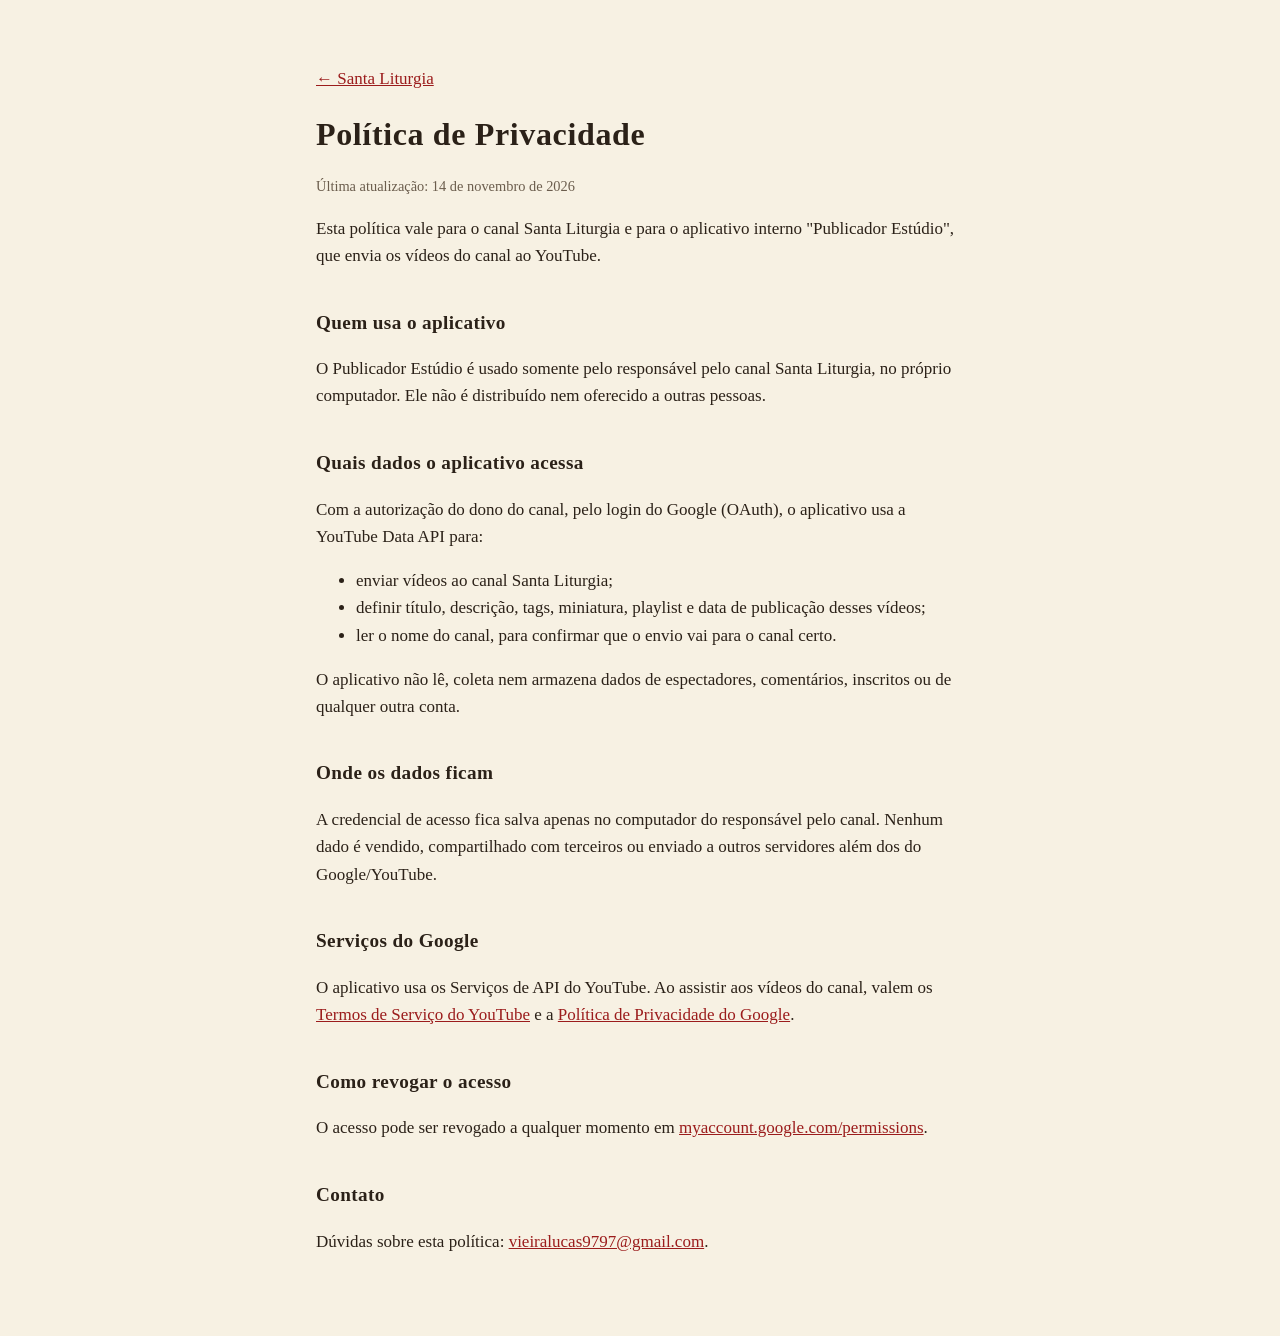
==== privacidade.html @ 0dbeb7e5 "Site do canal Santa Liturgia: página inicial, privacidade e termos Co-Authored-By: Claude Opus 5.5 <" ====
<!doctype html>
<html lang="pt-BR">
<head>
<meta charset="utf-8">
<meta name="viewport" content="width=device-width, initial-scale=1">
<title>Política de Privacidade — Santa Liturgia</title>
<link rel="stylesheet" href="estilo.css">
</head>
<body>
<main>
  <p><a href="index.html">← Santa Liturgia</a></p>
  <h1>Política de Privacidade</h1>
  <p class="data">Última atualização: 14 de novembro de 2026</p>

  <p>Esta política vale para o canal Santa Liturgia e para o aplicativo interno
  "Publicador Estúdio", que envia os vídeos do canal ao YouTube.</p>

  <h2>Quem usa o aplicativo</h2>
  <p>O Publicador Estúdio é usado somente pelo responsável pelo canal Santa Liturgia,
  no próprio computador. Ele não é distribuído nem oferecido a outras pessoas.</p>

  <h2>Quais dados o aplicativo acessa</h2>
  <p>Com a autorização do dono do canal, pelo login do Google (OAuth), o aplicativo usa a
  YouTube Data API para:</p>
  <ul>
    <li>enviar vídeos ao canal Santa Liturgia;</li>
    <li>definir título, descrição, tags, miniatura, playlist e data de publicação desses vídeos;</li>
    <li>ler o nome do canal, para confirmar que o envio vai para o canal certo.</li>
  </ul>
  <p>O aplicativo não lê, coleta nem armazena dados de espectadores, comentários,
  inscritos ou de qualquer outra conta.</p>

  <h2>Onde os dados ficam</h2>
  <p>A credencial de acesso fica salva apenas no computador do responsável pelo canal.
  Nenhum dado é vendido, compartilhado com terceiros ou enviado a outros servidores além
  dos do Google/YouTube.</p>

  <h2>Serviços do Google</h2>
  <p>O aplicativo usa os Serviços de API do YouTube. Ao assistir aos vídeos do canal, valem
  os <a href="https://www.youtube.com/t/terms">Termos de Serviço do YouTube</a> e a
  <a href="https://policies.google.com/privacy">Política de Privacidade do Google</a>.</p>

  <h2>Como revogar o acesso</h2>
  <p>O acesso pode ser revogado a qualquer momento em
  <a href="https://myaccount.google.com/permissions">myaccount.google.com/permissions</a>.</p>

  <h2>Contato</h2>
  <p>Dúvidas sobre esta política: <a href="mailto:vieiralucas9797@gmail.com">vieiralucas9797@gmail.com</a>.</p>
</main>
</body>
</html>
---- estilo.css ----
:root { --papel: #f7f1e3; --tinta: #2b2118; --vermelho: #9b1c1c; --linha: #d8ccb2; }
* { box-sizing: border-box; }
body { margin: 0; background: var(--papel); color: var(--tinta);
  font: 17px/1.6 Georgia, "Libre Baskerville", serif; }
main { max-width: 680px; margin: 0 auto; padding: 48px 16px 64px; }
h1, h2 { font-family: "Cinzel", Georgia, serif; letter-spacing: .02em; }
h1 { font-size: 2rem; margin: .2em 0; }
h2 { font-size: 1.2rem; margin-top: 2em; }
.selo { color: var(--vermelho); font-size: 2rem; margin: 0; }
.slogan { color: var(--vermelho); font-style: italic; margin-top: 0; }
.data { color: #6b5d4d; font-size: .9rem; }
a { color: var(--vermelho); }
hr { border: 0; border-top: 1px solid var(--linha); margin: 2.5em 0; }
nav { margin-top: 2.5em; font-size: .95rem; }
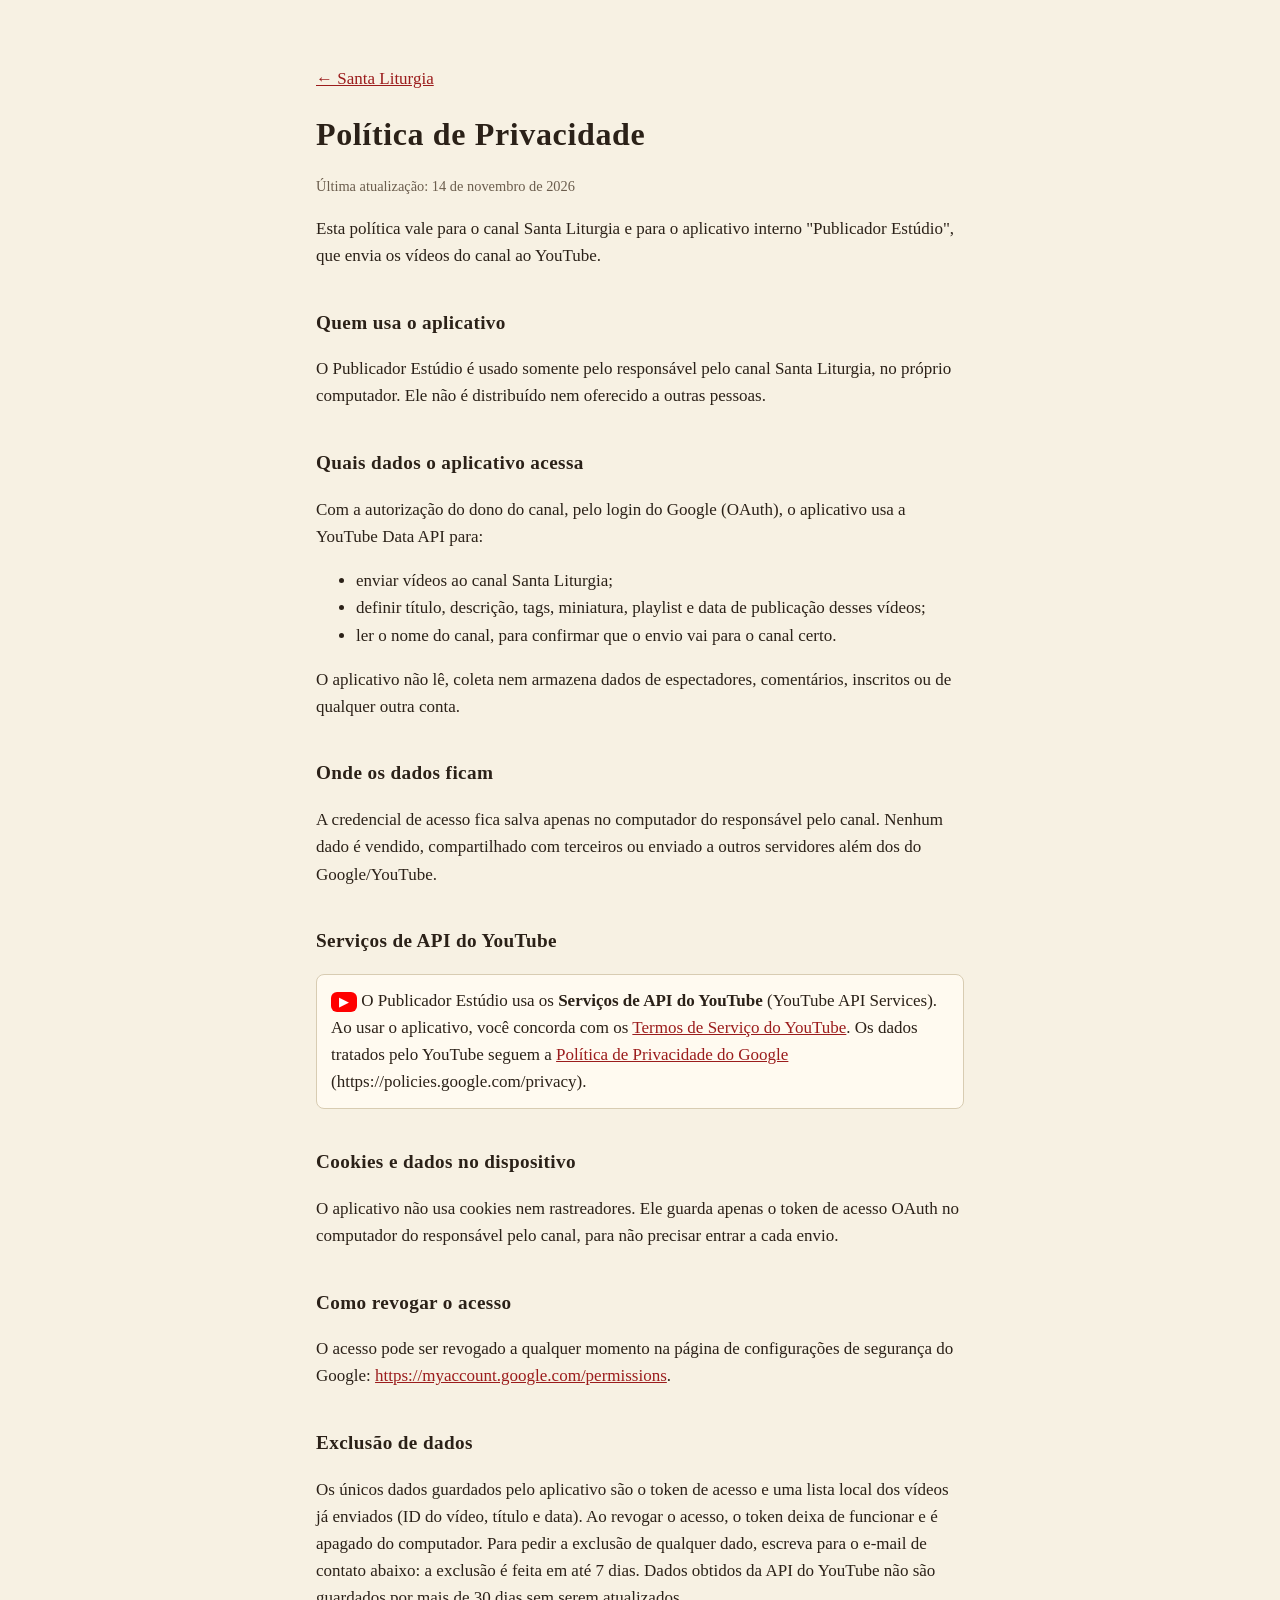
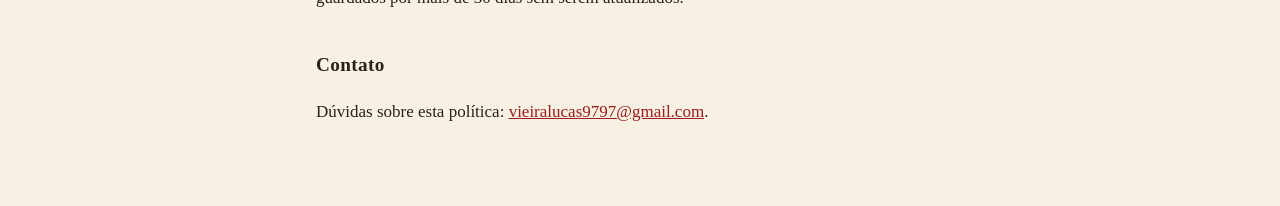
==== commit 49161eb5: "Avisos dos Serviços de API do YouTube, exclusão de dados e revogação Co-Authored-By: Claude Opus 5.5" ====
--- a/privacidade.html
+++ b/privacidade.html
@@ -35,14 +35,28 @@
   Nenhum dado é vendido, compartilhado com terceiros ou enviado a outros servidores além
   dos do Google/YouTube.</p>
 
-  <h2>Serviços do Google</h2>
-  <p>O aplicativo usa os Serviços de API do YouTube. Ao assistir aos vídeos do canal, valem
-  os <a href="https://www.youtube.com/t/terms">Termos de Serviço do YouTube</a> e a
-  <a href="https://policies.google.com/privacy">Política de Privacidade do Google</a>.</p>
+  <h2>Serviços de API do YouTube</h2>
+  <p class="yt"><span class="yt-play" aria-hidden="true">▶</span> O Publicador Estúdio usa os
+  <strong>Serviços de API do YouTube</strong> (YouTube API Services). Ao usar o aplicativo, você
+  concorda com os <a href="https://www.youtube.com/t/terms">Termos de Serviço do YouTube</a>.
+  Os dados tratados pelo YouTube seguem a
+  <a href="https://policies.google.com/privacy">Política de Privacidade do Google</a>
+  (https://policies.google.com/privacy).</p>
+
+  <h2>Cookies e dados no dispositivo</h2>
+  <p>O aplicativo não usa cookies nem rastreadores. Ele guarda apenas o token de acesso
+  OAuth no computador do responsável pelo canal, para não precisar entrar a cada envio.</p>
 
   <h2>Como revogar o acesso</h2>
-  <p>O acesso pode ser revogado a qualquer momento em
-  <a href="https://myaccount.google.com/permissions">myaccount.google.com/permissions</a>.</p>
+  <p>O acesso pode ser revogado a qualquer momento na página de configurações de segurança
+  do Google: <a href="https://myaccount.google.com/permissions">https://myaccount.google.com/permissions</a>.</p>
+
+  <h2>Exclusão de dados</h2>
+  <p>Os únicos dados guardados pelo aplicativo são o token de acesso e uma lista local dos
+  vídeos já enviados (ID do vídeo, título e data). Ao revogar o acesso, o token deixa de
+  funcionar e é apagado do computador. Para pedir a exclusão de qualquer dado, escreva para o
+  e-mail de contato abaixo: a exclusão é feita em até 7 dias. Dados obtidos da API do YouTube
+  não são guardados por mais de 30 dias sem serem atualizados.</p>
 
   <h2>Contato</h2>
   <p>Dúvidas sobre esta política: <a href="mailto:vieiralucas9797@gmail.com">vieiralucas9797@gmail.com</a>.</p>
--- a/estilo.css
+++ b/estilo.css
@@ -12,3 +12,6 @@
 a { color: var(--vermelho); }
 hr { border: 0; border-top: 1px solid var(--linha); margin: 2.5em 0; }
 nav { margin-top: 2.5em; font-size: .95rem; }
+.yt { border: 1px solid var(--linha); border-radius: 8px; padding: 12px 14px; background: #fffaf0; }
+.yt-play { display: inline-block; background: #ff0000; color: #fff; border-radius: 6px;
+  padding: 0 8px; font-size: .8rem; line-height: 1.6; vertical-align: middle; }
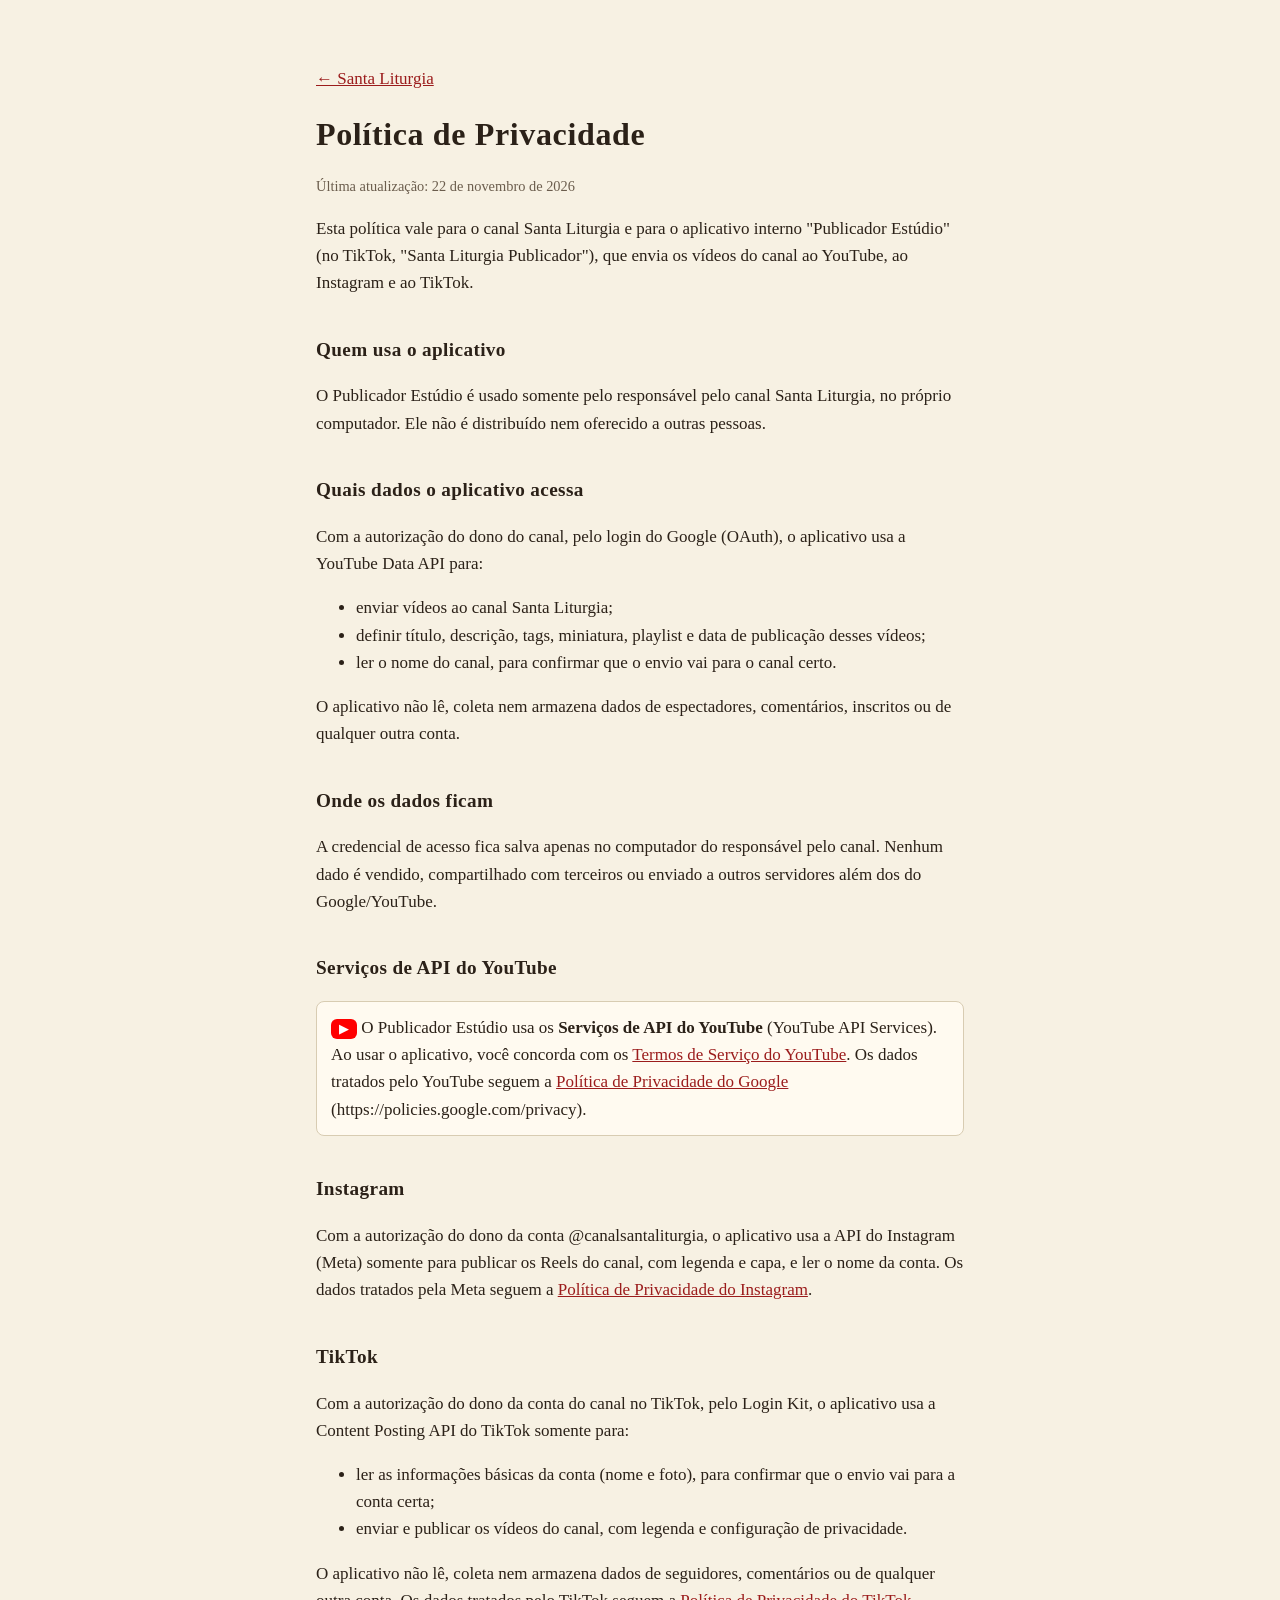
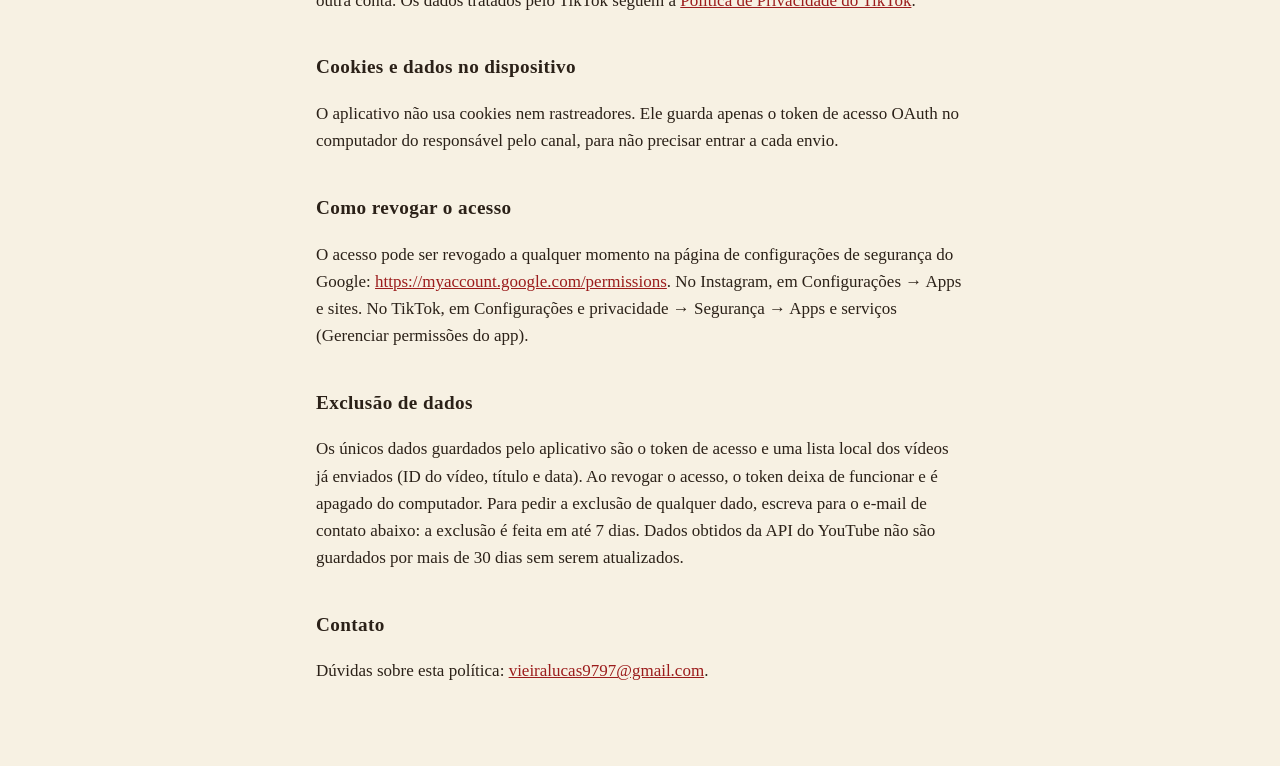
==== commit 3f564372: "TikTok: arquivo de verificação e seções de privacidade/termos (Instagram e TikTok) Co-Authored-By: C" ====
--- a/privacidade.html
+++ b/privacidade.html
@@ -4,16 +4,17 @@
 <meta charset="utf-8">
 <meta name="viewport" content="width=device-width, initial-scale=1">
 <title>Política de Privacidade — Santa Liturgia</title>
-<link rel="stylesheet" href="estilo.css">
+<link rel="stylesheet" href="estilo.css?v=2">
 </head>
 <body>
 <main>
   <p><a href="index.html">← Santa Liturgia</a></p>
   <h1>Política de Privacidade</h1>
-  <p class="data">Última atualização: 14 de novembro de 2026</p>
+  <p class="data">Última atualização: 22 de novembro de 2026</p>
 
   <p>Esta política vale para o canal Santa Liturgia e para o aplicativo interno
-  "Publicador Estúdio", que envia os vídeos do canal ao YouTube.</p>
+  "Publicador Estúdio" (no TikTok, "Santa Liturgia Publicador"), que envia os vídeos do canal
+  ao YouTube, ao Instagram e ao TikTok.</p>
 
   <h2>Quem usa o aplicativo</h2>
   <p>O Publicador Estúdio é usado somente pelo responsável pelo canal Santa Liturgia,
@@ -43,13 +44,32 @@
   <a href="https://policies.google.com/privacy">Política de Privacidade do Google</a>
   (https://policies.google.com/privacy).</p>
 
+  <h2>Instagram</h2>
+  <p>Com a autorização do dono da conta @canalsantaliturgia, o aplicativo usa a API do Instagram
+  (Meta) somente para publicar os Reels do canal, com legenda e capa, e ler o nome da conta.
+  Os dados tratados pela Meta seguem a
+  <a href="https://privacycenter.instagram.com/policy">Política de Privacidade do Instagram</a>.</p>
+
+  <h2>TikTok</h2>
+  <p>Com a autorização do dono da conta do canal no TikTok, pelo Login Kit, o aplicativo usa a
+  Content Posting API do TikTok somente para:</p>
+  <ul>
+    <li>ler as informações básicas da conta (nome e foto), para confirmar que o envio vai para a conta certa;</li>
+    <li>enviar e publicar os vídeos do canal, com legenda e configuração de privacidade.</li>
+  </ul>
+  <p>O aplicativo não lê, coleta nem armazena dados de seguidores, comentários ou de qualquer
+  outra conta. Os dados tratados pelo TikTok seguem a
+  <a href="https://www.tiktok.com/legal/privacy-policy">Política de Privacidade do TikTok</a>.</p>
+
   <h2>Cookies e dados no dispositivo</h2>
   <p>O aplicativo não usa cookies nem rastreadores. Ele guarda apenas o token de acesso
   OAuth no computador do responsável pelo canal, para não precisar entrar a cada envio.</p>
 
   <h2>Como revogar o acesso</h2>
   <p>O acesso pode ser revogado a qualquer momento na página de configurações de segurança
-  do Google: <a href="https://myaccount.google.com/permissions">https://myaccount.google.com/permissions</a>.</p>
+  do Google: <a href="https://myaccount.google.com/permissions">https://myaccount.google.com/permissions</a>.
+  No Instagram, em Configurações → Apps e sites. No TikTok, em Configurações e privacidade →
+  Segurança → Apps e serviços (Gerenciar permissões do app).</p>
 
   <h2>Exclusão de dados</h2>
   <p>Os únicos dados guardados pelo aplicativo são o token de acesso e uma lista local dos
